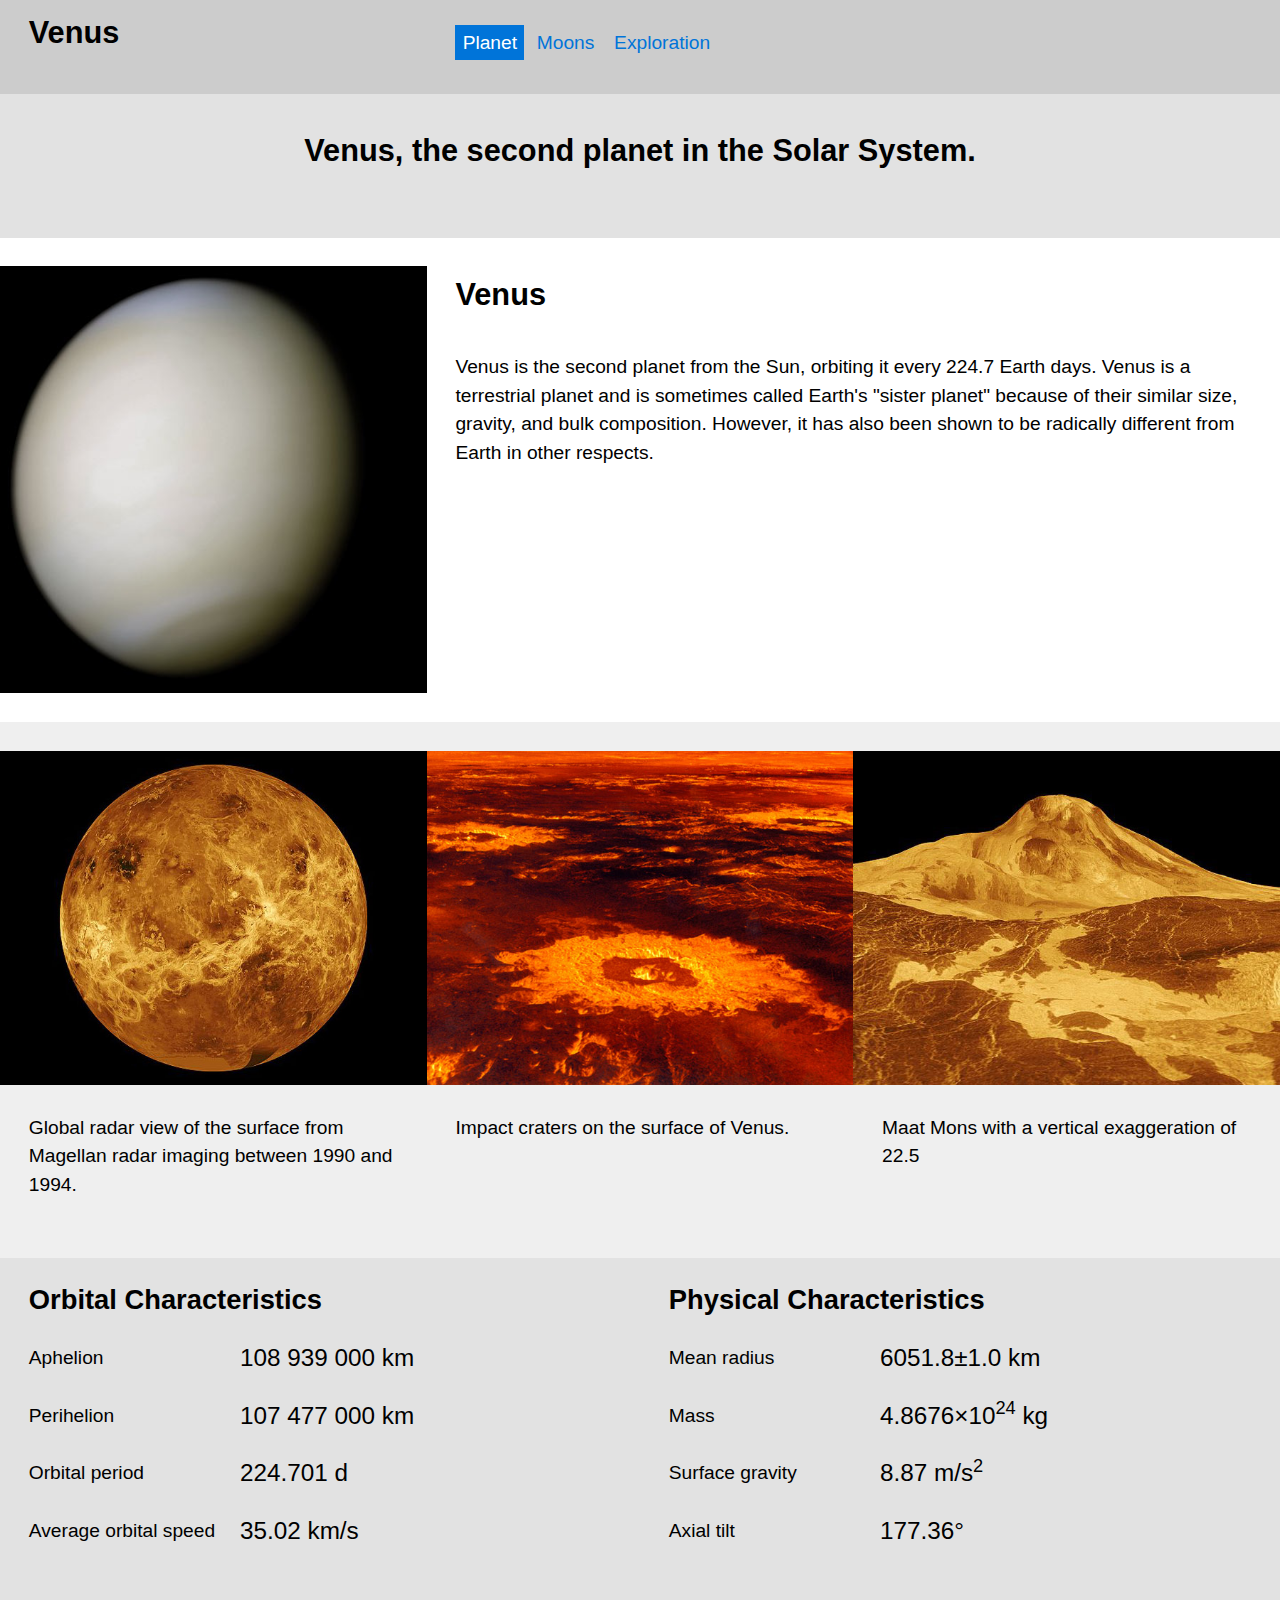
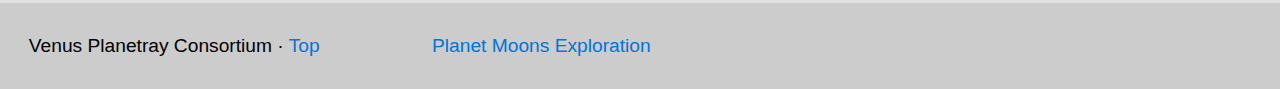
==== index.html @ 09ca5832 "Added images" ====
<!DOCTYPE html>
<html lang="en-ca">
<head>
	<meta charset="utf-8">
	<link href="css/modules.css" rel="stylesheet">
	<link href="css/grid.css" rel="stylesheet">
	<!-- <link href="css/main.css" rel="stylesheet"> -->
	<link href="css/typography.css" rel="stylesheet">
	<link href="css/colour.css" rel="stylesheet">
	<link href="css/main.css" rel="stylesheet">
	<title>Planet Website</title>
	<meta name="handheldfriendly" content="true">
	<meta name="mobileoptimized" content="240">
	<meta name="viewport" content="width=device-width, initial-scale=1">
</head>


<body>

<div class="navbar" id="Top">
	<div class="grid grid-middle">
			<div class="unit xs-1 s-1 m-1-3 l-1-3 gutter">
				<h2 class="text-center">Venus</h2>
			</div>

			<div class="unit xs-1 s-1 m-1-3 l-1-3 gutter">
				<nav>
					<ul>
						<li class="pad-b-1-4 pad-t"><a href="index.html" class="selected-page island-quarter">Planet</a></li>
						<li class="pad-b-1-4"><a href="moon.html" class="island-quarter">Moons </a></li>
						<li class="pad-b-1-4"><a href="exploration.html" class="island-quarter">Exploration </a></li>
					</ul>
				</nav>
			</div>
		</div>
	</div>

<div class="island text-center page-header">
		<div class="unit xs-1 s-1 m-1 l-1">
		<h2 class="">Venus, the second planet in the Solar System.</h2>
	</div>
</div>


	<div class="grid">
		<div class="unit xs-1 s-1 m-1-3 l-1-3">
			<img class="pad-t push img-flex" src="images/venus.jpg" alt="">
		</div>

		<div class="unit xs-1 s-1 m-2-3 l-2-3 gutter">
			<h2 class="pad-t">Venus</h2>
			
			<p>Venus is the second planet from the Sun, orbiting it every 224.7 Earth days. Venus is a terrestrial planet and is sometimes called Earth's "sister planet" because of their similar size, gravity, and bulk composition. However, it has also been shown to be radically different from Earth in other respects.</p>
		</div>
	</div>
		
<div class="grid global-crater-maat pad-t">
			
	<div class="unit xs-1 s-1 m-1-3 l-1-3">
		<figure>
			<img class="img-flex " src="images/venus-1.jpg" alt="">
			<figcaption class="island">Global radar view of the surface from Magellan radar imaging between 1990 and 1994.</figcaption>
			</figure>
	</div>

	<div class="unit xs-1 s-1-2 m-1-3 l-1-3">
		<figure><img class="img-flex " src="images/venus-2.jpg" alt="">
			<figcaption class="island">Impact craters on the surface of Venus.</figcaption>
		</figure>
	</div>

	<div class="unit xs-1 s-1-2 m-1-3 l-1-3">
		<figure><img class="img-flex " src="images/venus-3.jpg" alt="">
			<figcaption class="island">Maat Mons with a vertical exaggeration of 22.5</figcaption>
		</figure>
	</div>
			
</div>

<div class="character unit xs-1 s-1 m-1-2 l-1-2 pad-t gutter b-grey-drk">
	<h3>Orbital Characteristics</h3>

	<dl class="list-group list-group--inline">
		<dt>Aphelion<dd class="giga"> 108 939 000 km</dd>
		<dt>Perihelion<dd class="giga"> 107 477 000 km</dd>
		<dt>Orbital period<dd class="giga"> 224.701 d</dd>
		<dt>Average orbital speed<dd class="giga"> 35.02 km/s</dd>
	</dl>
</div>

<div class="unit xs-1 s-1 m-1-2 l-1-2 pad-t gutter b-grey-drk">
	<h3>Physical Characteristics</h3>

	<dl class="list--group list-group--inline">
		<dt>Mean radius</dt><dd class="giga"> 6051.8±1.0 km</dd>
		<dt>Mass</dt><dd class="giga"> 4.8676×10<sup>24</sup> kg</dd>
		<dt>Surface gravity</dt><dd class="giga"> 8.87 m/s<sup>2</sup></dd>
		<dt>Axial tilt</dt><dd class="giga"> 177.36°</dd>
	</dl>
</div>

<footer class="b-grey-drkst">
	
	<div class="unit grid xs-1 s-1 m-1-2 l-1-3">
		<p class="gutter pad-t">Venus Planetray Consortium · <a class="pad-t" href="#Top">Top</a></p>
	</div>

<div class="unit grid xs-1 s-1 m-1-3 l-1-3">
	<ul class="pad-t list--group list-group--inline">
		<li class=""><a href="index.html">Planet</a></li>
		<li class=""><a href="moon.html">Moons</a></li>
		<li class=""><a href="exploration.html">Exploration </a></li>
	</ul>
</div>

</footer>

</body>
</html>
---- css/modules.css ----
/*!
 * Modulifier || Code released under the UNLICENSE
 * Code under other copyrights & licenses listed below.
 * http://modulifier.web-dev.tools/#responsive;images;list-group;embed;media-object;accessibility;print
 */

@-moz-viewport { width: device-width; scale: 1; }
@-ms-viewport { width: device-width; scale: 1; }
@-o-viewport { width: device-width; scale: 1; }
@-webkit-viewport { width: device-width; scale: 1; }
@viewport { width: device-width; scale: 1; }

html {
  box-sizing: border-box;
  -moz-text-size-adjust: 100%;
  -ms-text-size-adjust: 100%;
  -webkit-text-size-adjust: 100%;
  text-size-adjust: 100%;
}

*, *::before, *::after {
  box-sizing: inherit;
}

body {
  margin: 0;
}

article, aside, details, figcaption, figure,
footer, header, main, menu, nav, section, summary {
  display: block;
}

audio, canvas, progress, video {
  display: inline-block;
  vertical-align: baseline;
}

template {
  display: none;
}

img {
  border: 0;
}

.img-flex {
  display: block;
  width: 100%;
}

svg:not(:root) {
  overflow: hidden;
}

svg {
  fill: currentColor;
  stroke: currentColor;
}

.image-replacement, .ir {
  overflow: hidden;
  direction: ltr;
  text-align: left;
  text-indent: 100%;
  white-space: nowrap;
}

.list-group {
  padding-left: 0;
  list-style-type: none;
}

.list-group > dd {
  margin-left: 0;
}

.list-group--inline::before,
.list-group--inline::after {
  content: "";
  display: table;
}

.list-group--inline::after {
  clear: both;
}

.list-group--inline > li {
  display: inline-block;
}

.list-group--inline > dt {
  clear: left;
  float: left;
  width: 11em;
}

.list-group--inline > dd {
  float: left;
  min-width: 12em;
}

.embed {
  margin-left: 0;
  margin-right: 0;
  overflow: hidden;
  position: relative;
  width: 100%;
}

.embed--1by1 {
  padding-top: 100%; /* Square */
}

.embed--4by3 {
  padding-top: 75%; /* Traditional TV/computer screens */
}

.embed--iso216 {
  padding-top: 70.92%; /* A-standard paper sizes */
}

.embed--3by2 {
  padding-top: 66.6%; /* Classic 35 mm film & most digital photos, landscape */
}

.embed--2by3 {
  padding-top: 150%; /* Classic 35 mm film & most digital photos, portrait */
}

.embed--golden {
  padding-top: 61.8%; /* The Golden Ratio */
}

.embed--16by9 {
  padding-top: 56.25%; /* HD TV */
}

.embed--185by100 {
  padding-top: 54.05%; /* Common widescreen cinema */
}

.embed--24by10 {
  padding-top: 41.667%; /* Widescreen cinema: 2.4:1 */;
}

.embed--3by1 {
  padding-top: 33.3333%; /* Panorama photos */
}

.embed--4by1 {
  padding-top: 25%; /* Polyvision */
}

.embed__item {
  height: 100%;
  left: 0;
  position: absolute;
  top: 0;
  width: 100%;
}

.media {
  overflow: hidden;
}

.media__img {
  float: left;
}

.media__img--reversed {
  float: right;
}

.media__img--stacked {
  float: none;
}

.media__body {
  overflow: hidden;
  min-width: 12em; /* Slightly less than 200px, responsiveness built in */
}

a:hover, a:active {
  outline: none;
}

a:focus, [tabindex="0"]:focus,
input:focus, textarea:focus, button:focus {
  outline: 3px solid #000;
  outline-offset: 3px;
}

.skip-links {
  margin: 0;
  padding: 0;
  list-style-type: none;
}

.skip-links a {
  padding: 0.5em 0.75em;
  position: absolute;
  top: -3em;
  z-index: 10000; /* To make sure they're always on top */
  background-color: #000;
  color: #fff;
  font-size: 1.125rem;
  font-weight: bold;
  text-decoration: none;
}

.skip-links a:focus {
  top: 0;
}

.print-only {
  display: none;
  visibility: hidden;
}

@media print {

  .no-print {
    display: none;
    visibility: hidden;
  }

  .print-only {
    display: block;
    visibility: visible;
  }

  /*!
   * (c) HTML5 Boilerplate || MIT License
   *     https://html5boilerplate.com/
   */

  *, *:before, *:after, *:first-letter, *:first-line {
    background: none transparent !important;
    color: #000 !important;
    box-shadow: none !important;
    text-shadow: none !important;
  }

  a, a:visited {
    text-decoration: underline;
  }

  a[href]:after {
    content: " (" attr(href) ")";
  }

  abbr[title]:after {
    content: " (" attr(title) ")";
  }

  a[href^="#"]:after,
  a[href^="javascript:"]:after {
    content: "";
  }

  pre, blockquote {
    page-break-inside: avoid;
  }

  thead {
    display: table-header-group;
  }

  tr, img {
    page-break-inside: avoid;
  }

  p, h1, h2, h3, h4, h5, h6 {
    orphans: 3;
    widows: 3;
  }

  h1, h2, h3, h4, h5, h6 {
    page-break-after: avoid;
  }

  /*! End HTML5 Boilerplate code */
}
---- css/grid.css ----
/* http://gridifier.web-dev.tools/#xs,4,0,0,0;s,4,25,0,0;m,4,38,1,1;l,4,60,1,1 */

.grid {
  margin: 0;
  padding: 0;
  letter-spacing: -0.31em;
  text-rendering: optimizespeed;
  display: -webkit-flex;
  -webkit-flex-flow: row wrap;
  display: -ms-flexbox;
  -ms-flex-flow: row wrap;
  display: flex;
  flex-flow: row wrap;
}

.grid-bottom {
  -webkit-align-items: flex-end;
  -ms-align-items: flex-end;
  align-items: flex-end;
}

.grid-middle {
  -webkit-align-items: center;
  -ms-align-items: center;
  align-items: center;
}

.grid-stretch {
  -webkit-align-items: stretch;
  -ms-align-items: stretch;
  align-items: stretch;
}

.opera-only :-o-prefocus, .grid {
  word-spacing: -0.43em;
}

.unit {
  letter-spacing: normal;
  text-rendering: auto;
  vertical-align: top;
  word-spacing: normal;
  display: inline-block;
  visibility: visible;
}

.grid-bottom .unit {
  vertical-align: bottom;
}

.grid-middle .unit {
  vertical-align: middle;
}

[class*="unit-push-"],
[class*="unit-pull-"] {
  position: relative;
}

.unit-xs-hidden {
  display: none;
  visibility: hidden;
}

.unit-xs-centered {
  margin: 0 auto;
}

.unit-xs-1, .xs-1 {
  display: block;
  visibility: visible;
  width: 100%;
}

.unit-xs-1-2, .xs-1-2 {
  width: 50.0000%;
}

.unit-xs-1-3, .xs-1-3 {
  width: 33.3333%;
}

.unit-xs-2-3, .xs-2-3 {
  width: 66.6667%;
}

.unit-xs-1-4, .xs-1-4 {
  width: 25.0000%;
}

.unit-xs-3-4, .xs-3-4 {
  width: 75.0000%;
}

.unit-xs-1-2,.xs-1-2,.unit-xs-1-3,.xs-1-3,.unit-xs-2-3,.xs-2-3,.unit-xs-1-4,.xs-1-4,.unit-xs-3-4,.xs-3-4 {
  display: inline-block;
  visibility: visible;
}

@media only screen and (min-width: 25em) {

.unit-s-hidden {
  display: none;
  visibility: hidden;
}

.unit-s-centered {
  margin: 0 auto;
}

.unit-s-1, .s-1 {
  display: block;
  visibility: visible;
  width: 100%;
}

.unit-s-1-2, .s-1-2 {
  width: 50.0000%;
}

.unit-s-1-3, .s-1-3 {
  width: 33.3333%;
}

.unit-s-2-3, .s-2-3 {
  width: 66.6667%;
}

.unit-s-1-4, .s-1-4 {
  width: 25.0000%;
}

.unit-s-3-4, .s-3-4 {
  width: 75.0000%;
}

.unit-s-1-2,.s-1-2,.unit-s-1-3,.s-1-3,.unit-s-2-3,.s-2-3,.unit-s-1-4,.s-1-4,.unit-s-3-4,.s-3-4 {
  display: inline-block;
  visibility: visible;
}

}

@media only screen and (min-width: 38em) {

.unit-m-hidden {
  display: none;
  visibility: hidden;
}

.unit-m-centered {
  margin: 0 auto;
}

.unit-m-1, .m-1 {
  display: block;
  visibility: visible;
  width: 100%;
}

.unit-offset-m-0 {
  margin-left: 0;
}

.unit-push-m-0,
.unit-pull-m-0 {
  left: 0;
}

.unit-m-1-2, .m-1-2 {
  width: 50.0000%;
}

.unit-offset-m-1-2 {
  margin-left: 50.0000%;
}

.unit-push-m-1-2 {
  left: 50.0000%;
}

.unit-pull-m-1-2 {
  left: -50.0000%;
}

.unit-m-1-3, .m-1-3 {
  width: 33.3333%;
}

.unit-offset-m-1-3 {
  margin-left: 33.3333%;
}

.unit-push-m-1-3 {
  left: 33.3333%;
}

.unit-pull-m-1-3 {
  left: -33.3333%;
}

.unit-m-2-3, .m-2-3 {
  width: 66.6667%;
}

.unit-offset-m-2-3 {
  margin-left: 66.6667%;
}

.unit-push-m-2-3 {
  left: 66.6667%;
}

.unit-pull-m-2-3 {
  left: -66.6667%;
}

.unit-m-1-4, .m-1-4 {
  width: 25.0000%;
}

.unit-offset-m-1-4 {
  margin-left: 25.0000%;
}

.unit-push-m-1-4 {
  left: 25.0000%;
}

.unit-pull-m-1-4 {
  left: -25.0000%;
}

.unit-m-3-4, .m-3-4 {
  width: 75.0000%;
}

.unit-offset-m-3-4 {
  margin-left: 75.0000%;
}

.unit-push-m-3-4 {
  left: 75.0000%;
}

.unit-pull-m-3-4 {
  left: -75.0000%;
}

.unit-m-1-2,.m-1-2,.unit-m-1-3,.m-1-3,.unit-m-2-3,.m-2-3,.unit-m-1-4,.m-1-4,.unit-m-3-4,.m-3-4 {
  display: inline-block;
  visibility: visible;
}

}

@media only screen and (min-width: 60em) {

.unit-l-hidden {
  display: none;
  visibility: hidden;
}

.unit-l-centered {
  margin: 0 auto;
}

.unit-l-1, .l-1 {
  display: block;
  visibility: visible;
  width: 100%;
}

.unit-offset-l-0 {
  margin-left: 0;
}

.unit-push-l-0,
.unit-pull-l-0 {
  left: 0;
}

.unit-l-1-2, .l-1-2 {
  width: 50.0000%;
}

.unit-offset-l-1-2 {
  margin-left: 50.0000%;
}

.unit-push-l-1-2 {
  left: 50.0000%;
}

.unit-pull-l-1-2 {
  left: -50.0000%;
}

.unit-l-1-3, .l-1-3 {
  width: 33.3333%;
}

.unit-offset-l-1-3 {
  margin-left: 33.3333%;
}

.unit-push-l-1-3 {
  left: 33.3333%;
}

.unit-pull-l-1-3 {
  left: -33.3333%;
}

.unit-l-2-3, .l-2-3 {
  width: 66.6667%;
}

.unit-offset-l-2-3 {
  margin-left: 66.6667%;
}

.unit-push-l-2-3 {
  left: 66.6667%;
}

.unit-pull-l-2-3 {
  left: -66.6667%;
}

.unit-l-1-4, .l-1-4 {
  width: 25.0000%;
}

.unit-offset-l-1-4 {
  margin-left: 25.0000%;
}

.unit-push-l-1-4 {
  left: 25.0000%;
}

.unit-pull-l-1-4 {
  left: -25.0000%;
}

.unit-l-3-4, .l-3-4 {
  width: 75.0000%;
}

.unit-offset-l-3-4 {
  margin-left: 75.0000%;
}

.unit-push-l-3-4 {
  left: 75.0000%;
}

.unit-pull-l-3-4 {
  left: -75.0000%;
}

.unit-l-1-2,.l-1-2,.unit-l-1-3,.l-1-3,.unit-l-2-3,.l-2-3,.unit-l-1-4,.l-1-4,.unit-l-3-4,.l-3-4 {
  display: inline-block;
  visibility: visible;
}

}

.unit-content-distribute {
  display: -ms-flexbox;
  display: -webkit-flex;
  display: flex;
  -ms-flex-direction: column;
  -webkit-flex-direction: column;
  flex-direction: column;
  -ms-flex-pack: justify;
  -webkit-justify-content: space-between;
  justify-content: space-between;
  -ms-flex-align: center;
  -webkit-align-items: center;
  align-items: center;
}

.content-fill {
  -ms-flex-grow: 2;
  -webkit-flex-grow: 2;
  flex-grow: 2;
  max-width: 100%; /* @bugfix: IE 10, 11 */
}

.content-shrink {
  -ms-align-self: center;
  -webkit-align-self: center;
  align-self: center;
}
---- css/main.css ----
/*---------------- Website Setup -----------------*/

@-moz-viewport { width: device-width; scale: 1; }
@-ms-viewport { width: device-width; scale: 1; }
@-o-viewport { width: device-width; scale: 1; }
@-webkit-viewport { width: device-width; scale: 1; }
@viewport { width: device-width; scale: 1; }

html {
	box-sizing: border-box;
	-moz-text-size-adjust:100%;
	-ms-text-size-adjust:100%;
	-webkit-text-size-adjust:100%;
	text-size-adjust:100%;

	font-family: sans-serif;
}

*, *::before, *::after {
	box-sizing: inherit;
}

body {
	margin: 0;
}

ul{
	padding: 0;
	text-decoration: none;
}

li {
	list-style: none;
}

a {
	list-style: none;
	color: #0074d9;
	text-decoration: none;
}

.selected-page {
	background-color: #0074d9;
	color: #fff;
}

h1 {
	text-align: left;
}

.img-flex {
	width: 100%;
}

.navbar {
	background-color: #cccccc;
}

.global-crater-maat{
	background-color: #efefef;
	padding: none;
}

.character {
	float: left;
}

.character-right {
	float: right;
}

@media only screen and (min-width: 15em) { 

	ul {
		display: inline-block;
	}

	li {
		display: inline-block;
	}

	nav {
		text-align: center;
	}

	.navbar h2 {
		text-align: center;
	}

}


@media only screen and (min-width: 38em) { 

	.navbar h2 {
		text-align: left;
	}

	nav {
		text-align: left;
		display: inline;
	}

	.if {
		float: right;
	}

	.if-then {
		float: left;
	}


}
---- css/typography.css ----
/*
  Typografier || Code released under the UNLICENSE
  http://typografier.web-dev.tools/#0,100,1.3,1.067;38,110,1.4,1.125;60,120,1.5,1.125;90,130,1.5,1.125
*/

html {
  font-size: 100%;
  line-height: 1.3;
}

a {
  background-color: transparent;
}

sub, sup {
  font-size: 75%;
  line-height: 1px;
  position: relative;
  vertical-align: baseline;
}

sup {
  top: -0.5em;
}

sub {
  bottom: -0.25em;
}

pre, code, kbd, samp {
  font-size: 100%;
}

abbr[title] {
  border-bottom: 1px dotted;
  text-decoration: none;
}

b, strong {
  font-weight: bold;
}

dfn, caption {
  font-style: italic;
}

hr {
  border: 0;
  border-top: 1px solid;
  height: 0;
}

table {
  border-collapse: collapse;
  border-spacing: 0;
  width: 100%;
}

th, td {
  border-bottom: 1px solid;
  text-align: left;
}

thead th {
  vertical-align: bottom;
}

.text-left {
  text-align: left;
}

.text-right {
  text-align: right;
}

.text-center {
  text-align: center;
}

.normal {
  font-weight: normal;
}

.bold {
  font-weight: bold;
}

.italic {
  font-style: italic;
}

.page-header,.footer {
  background-color: #e2e2e2;
}

h1, h2, h3, h4, h5, h6,
p, ul, ol, dl, dd, figure,
blockquote, details, hr,
fieldset, pre, table {
  margin: 0 0 1.3rem;
}

.yotta {
  font-size: 1.5745rem;
  line-height: 1.6513;
}

.zetta {
  font-size: 1.4757rem;
  line-height: 1.7619;
}

h1, .exa {
  font-size: 1.3830rem;
  line-height: 1.8800;
}

h2, .peta {
  font-size: 1.2962rem;
  line-height: 1.0030;
}

h3, .tera {
  font-size: 1.2148rem;
  line-height: 1.0702;
}

h4, .giga {
  font-size: 1.1385rem;
  line-height: 1.1419;
}

h5, .mega {
  font-size: 1.0670rem;
  line-height: 1.2184;
}

h6, .kilo, input, textarea {
  font-size: 1.0000rem;
  line-height: 1.3000;
}

small, .milli {
  font-size: 0.9372rem;
  line-height: 1.3871;
}

.micro {
  font-size: 0.8784rem;
  line-height: 1.4800;
}

.push {
  margin-bottom: 1.3rem;
}

.push-none, .push-0 {
  margin-bottom: 0;
}

.push-double, .push-2 {
  margin-bottom: 2.6000rem;
}

.push-half, .push-1-2 {
  margin-bottom: 0.6500rem;
}

.push-quarter, .push-1-4 {
  margin-bottom: 0.3250rem;
}

.push-right-quarter, .push-r-1-4 {
  margin-right: 0.3250rem;
}

.push-right-half, .push-r-1-2 {
  margin-right: 0.6500rem;
}

.push-right, .push-r {
  margin-right: 1.3rem;
}

.pad-top, .pad-t {
  padding-top: 1.3rem;
}

.pad-bottom, .pad-b {
  padding-bottom: 1.3rem;
}

.pad-top-double, .pad-t-2 {
  padding-top: 2.6000rem;
}

.pad-bottom-double, .pad-b-2 {
  padding-bottom: 2.6000rem;
}

.pad-top-half, .pad-t-1-2 {
  padding-top: 0.6500rem;
}

.pad-bottom-half, .pad-b-1-2 {
  padding-bottom: 0.6500rem;
}

.pad-top-quarter, .pad-t-1-4 {
  padding-top: 0.3250rem;
}

.pad-bottom-quarter, .pad-b-1-4 {
  padding-bottom: 0.3250rem;
}

.island {
  padding: 1.3rem;
}

.island-double, .island-2 {
  padding: 2.6000rem;
}

.island-half, .island-1-2 {
  padding: 0.6500rem;
}

.island-quarter, .island-1-4,
td, th, fieldset {
  padding: 0.3250rem;
}

.gutter {
  padding-left: 1.3rem;
  padding-right: 1.3rem;
}

.gutter-double, .gutter-2 {
  padding-left: 2.6000rem;
  padding-right: 2.6000rem;
}

.gutter-half, .gutter-1-2 {
  padding-left: 0.6500rem;
  padding-right: 0.6500rem;
}

.gutter-quarter, .gutter-1-4 {
  padding-left: 0.3250rem;
  padding-right: 0.3250rem;
}

@media only screen and (min-width: 38em) {

html {
  font-size: 110%;
  line-height: 1.4;
}

h1, h2, h3, h4, h5, h6,
p, ul, ol, dl, dd, figure,
blockquote, details, hr,
fieldset, pre, table {
  margin: 0 0 1.4rem;
}

.yotta {
  font-size: 2.2807rem;
  line-height: 1.2277;
}

.zetta {
  font-size: 2.0273rem;
  line-height: 1.3812;
}

h1, .exa {
  font-size: 1.8020rem;
  line-height: 1.5538;
}

h2, .peta {
  font-size: 1.6018rem;
  line-height: 1.7480;
}

h3, .tera {
  font-size: 1.4238rem;
  line-height: 1.9665;
}

h4, .giga {
  font-size: 1.2656rem;
  line-height: 1.1062;
}

h5, .mega {
  font-size: 1.1250rem;
  line-height: 1.2444;
}

h6, .kilo, input, textarea {
  font-size: 1.0000rem;
  line-height: 1.4000;
}

small, .milli {
  font-size: 0.8889rem;
  line-height: 1.5750;
}

.micro {
  font-size: 0.7901rem;
  line-height: 1.7719;
}

.push {
  margin-bottom: 1.4rem;
}

.push-none, .push-0 {
  margin-bottom: 0;
}

.push-double, .push-2 {
  margin-bottom: 2.8000rem;
}

.push-half, .push-1-2 {
  margin-bottom: 0.7000rem;
}

.push-quarter, .push-1-4 {
  margin-bottom: 0.3500rem;
}

.push-right-quarter, .push-r-1-4 {
  margin-right: 0.3500rem;
}

.push-right-half, .push-r-1-2 {
  margin-right: 0.7000rem;
}

.push-right, .push-r {
  margin-right: 1.4rem;
}

.pad-top, .pad-t {
  padding-top: 1.4rem;
}

.pad-bottom, .pad-b {
  padding-bottom: 1.4rem;
}

.pad-top-double, .pad-t-2 {
  padding-top: 2.8000rem;
}

.pad-bottom-double, .pad-b-2 {
  padding-bottom: 2.8000rem;
}

.pad-top-half, .pad-t-1-2 {
  padding-top: 0.7000rem;
}

.pad-bottom-half, .pad-b-1-2 {
  padding-bottom: 0.7000rem;
}

.pad-top-quarter, .pad-t-1-4 {
  padding-top: 0.3500rem;
}

.pad-bottom-quarter, .pad-b-1-4 {
  padding-bottom: 0.3500rem;
}

.island {
  padding: 1.4rem;
}

.island-double, .island-2 {
  padding: 2.8000rem;
}

.island-half, .island-1-2 {
  padding: 0.7000rem;
}

.island-quarter, .island-1-4,
td, th, fieldset {
  padding: 0.3500rem;
}

.gutter {
  padding-left: 1.4rem;
  padding-right: 1.4rem;
}

.gutter-double, .gutter-2 {
  padding-left: 2.8000rem;
  padding-right: 2.8000rem;
}

.gutter-half, .gutter-1-2 {
  padding-left: 0.7000rem;
  padding-right: 0.7000rem;
}

.gutter-quarter, .gutter-1-4 {
  padding-left: 0.3500rem;
  padding-right: 0.3500rem;
}

}

@media only screen and (min-width: 60em) {

html {
  font-size: 120%;
  line-height: 1.5;
}

h1, h2, h3, h4, h5, h6,
p, ul, ol, dl, dd, figure,
blockquote, details, hr,
fieldset, pre, table {
  margin: 0 0 1.5rem;
}

.yotta {
  font-size: 2.2807rem;
  line-height: 1.3154;
}

.zetta {
  font-size: 2.0273rem;
  line-height: 1.4798;
}

h1, .exa {
  font-size: 1.8020rem;
  line-height: 1.6648;
}

h2, .peta {
  font-size: 1.6018rem;
  line-height: 1.8729;
}

h3, .tera {
  font-size: 1.4238rem;
  line-height: 1.0535;
}

h4, .giga {
  font-size: 1.2656rem;
  line-height: 1.1852;
}

h5, .mega {
  font-size: 1.1250rem;
  line-height: 1.3333;
}

h6, .kilo, input, textarea {
  font-size: 1.0000rem;
  line-height: 1.5000;
}

small, .milli {
  font-size: 0.8889rem;
  line-height: 1.6875;
}

.micro {
  font-size: 0.7901rem;
  line-height: 1.8984;
}

.push {
  margin-bottom: 1.5rem;
}

.push-none, .push-0 {
  margin-bottom: 0;
}

.push-double, .push-2 {
  margin-bottom: 3.0000rem;
}

.push-half, .push-1-2 {
  margin-bottom: 0.7500rem;
}

.push-quarter, .push-1-4 {
  margin-bottom: 0.3750rem;
}

.push-right-quarter, .push-r-1-4 {
  margin-right: 0.3750rem;
}

.push-right-half, .push-r-1-2 {
  margin-right: 0.7500rem;
}

.push-right, .push-r {
  margin-right: 1.5rem;
}

.pad-top, .pad-t {
  padding-top: 1.5rem;
}

.pad-bottom, .pad-b {
  padding-bottom: 1.5rem;
}

.pad-top-double, .pad-t-2 {
  padding-top: 3.0000rem;
}

.pad-bottom-double, .pad-b-2 {
  padding-bottom: 3.0000rem;
}

.pad-top-half, .pad-t-1-2 {
  padding-top: 0.7500rem;
}

.pad-bottom-half, .pad-b-1-2 {
  padding-bottom: 0.7500rem;
}

.pad-top-quarter, .pad-t-1-4 {
  padding-top: 0.3750rem;
}

.pad-bottom-quarter, .pad-b-1-4 {
  padding-bottom: 0.3750rem;
}

.island {
  padding: 1.5rem;
}

.island-double, .island-2 {
  padding: 3.0000rem;
}

.island-half, .island-1-2 {
  padding: 0.7500rem;
}

.island-quarter, .island-1-4,
td, th, fieldset {
  padding: 0.3750rem;
}

.gutter {
  padding-left: 1.5rem;
  padding-right: 1.5rem;
}

.gutter-double, .gutter-2 {
  padding-left: 3.0000rem;
  padding-right: 3.0000rem;
}

.gutter-half, .gutter-1-2 {
  padding-left: 0.7500rem;
  padding-right: 0.7500rem;
}

.gutter-quarter, .gutter-1-4 {
  padding-left: 0.3750rem;
  padding-right: 0.3750rem;
}

}

@media only screen and (min-width: 90em) {

html {
  font-size: 130%;
  line-height: 1.5;
}

h1, h2, h3, h4, h5, h6,
p, ul, ol, dl, dd, figure,
blockquote, details, hr,
fieldset, pre, table {
  margin: 0 0 1.5rem;
}

.yotta {
  font-size: 2.2807rem;
  line-height: 1.3154;
}

.zetta {
  font-size: 2.0273rem;
  line-height: 1.4798;
}

h1, .exa {
  font-size: 1.8020rem;
  line-height: 1.6648;
}

h2, .peta {
  font-size: 1.6018rem;
  line-height: 1.8729;
}

h3, .tera {
  font-size: 1.4238rem;
  line-height: 1.0535;
}

h4, .giga {
  font-size: 1.2656rem;
  line-height: 1.1852;
}

h5, .mega {
  font-size: 1.1250rem;
  line-height: 1.3333;
}

h6, .kilo, input, textarea {
  font-size: 1.0000rem;
  line-height: 1.5000;
}

small, .milli {
  font-size: 0.8889rem;
  line-height: 1.6875;
}

.micro {
  font-size: 0.7901rem;
  line-height: 1.8984;
}

.push {
  margin-bottom: 1.5rem;
}

.push-none, .push-0 {
  margin-bottom: 0;
}

.push-double, .push-2 {
  margin-bottom: 3.0000rem;
}

.push-half, .push-1-2 {
  margin-bottom: 0.7500rem;
}

.push-quarter, .push-1-4 {
  margin-bottom: 0.3750rem;
}

.push-right-quarter, .push-r-1-4 {
  margin-right: 0.3750rem;
}

.push-right-half, .push-r-1-2 {
  margin-right: 0.7500rem;
}

.push-right, .push-r {
  margin-right: 1.5rem;
}

.pad-top, .pad-t {
  padding-top: 1.5rem;
}

.pad-bottom, .pad-b {
  padding-bottom: 1.5rem;
}

.pad-top-double, .pad-t-2 {
  padding-top: 3.0000rem;
}

.pad-bottom-double, .pad-b-2 {
  padding-bottom: 3.0000rem;
}

.pad-top-half, .pad-t-1-2 {
  padding-top: 0.7500rem;
}

.pad-bottom-half, .pad-b-1-2 {
  padding-bottom: 0.7500rem;
}

.pad-top-quarter, .pad-t-1-4 {
  padding-top: 0.3750rem;
}

.pad-bottom-quarter, .pad-b-1-4 {
  padding-bottom: 0.3750rem;
}

.island {
  padding: 1.5rem;
}

.island-double, .island-2 {
  padding: 3.0000rem;
}

.island-half, .island-1-2 {
  padding: 0.7500rem;
}

.island-quarter, .island-1-4,
td, th, fieldset {
  padding: 0.3750rem;
}

.gutter {
  padding-left: 1.5rem;
  padding-right: 1.5rem;
}

.gutter-double, .gutter-2 {
  padding-left: 3.0000rem;
  padding-right: 3.0000rem;
}

.gutter-half, .gutter-1-2 {
  padding-left: 0.7500rem;
  padding-right: 0.7500rem;
}

.gutter-quarter, .gutter-1-4 {
  padding-left: 0.3750rem;
  padding-right: 0.3750rem;
}

}
---- css/colour.css ----
.b-grey {
	background-color: grey;
}

.b-grey-drk {
	background-color: #e2e2e2;
}

.b-grey-drkst {
	background-color: #ccc;
}

.b-grey-lt {
	background-color: #efefef;
}
---- css/main.css ----
/*---------------- Website Setup -----------------*/

@-moz-viewport { width: device-width; scale: 1; }
@-ms-viewport { width: device-width; scale: 1; }
@-o-viewport { width: device-width; scale: 1; }
@-webkit-viewport { width: device-width; scale: 1; }
@viewport { width: device-width; scale: 1; }

html {
	box-sizing: border-box;
	-moz-text-size-adjust:100%;
	-ms-text-size-adjust:100%;
	-webkit-text-size-adjust:100%;
	text-size-adjust:100%;

	font-family: sans-serif;
}

*, *::before, *::after {
	box-sizing: inherit;
}

body {
	margin: 0;
}

ul{
	padding: 0;
	text-decoration: none;
}

li {
	list-style: none;
}

a {
	list-style: none;
	color: #0074d9;
	text-decoration: none;
}

.selected-page {
	background-color: #0074d9;
	color: #fff;
}

h1 {
	text-align: left;
}

.img-flex {
	width: 100%;
}

.navbar {
	background-color: #cccccc;
}

.global-crater-maat{
	background-color: #efefef;
	padding: none;
}

.character {
	float: left;
}

.character-right {
	float: right;
}

@media only screen and (min-width: 15em) { 

	ul {
		display: inline-block;
	}

	li {
		display: inline-block;
	}

	nav {
		text-align: center;
	}

	.navbar h2 {
		text-align: center;
	}

}


@media only screen and (min-width: 38em) { 

	.navbar h2 {
		text-align: left;
	}

	nav {
		text-align: left;
		display: inline;
	}

	.if {
		float: right;
	}

	.if-then {
		float: left;
	}


}
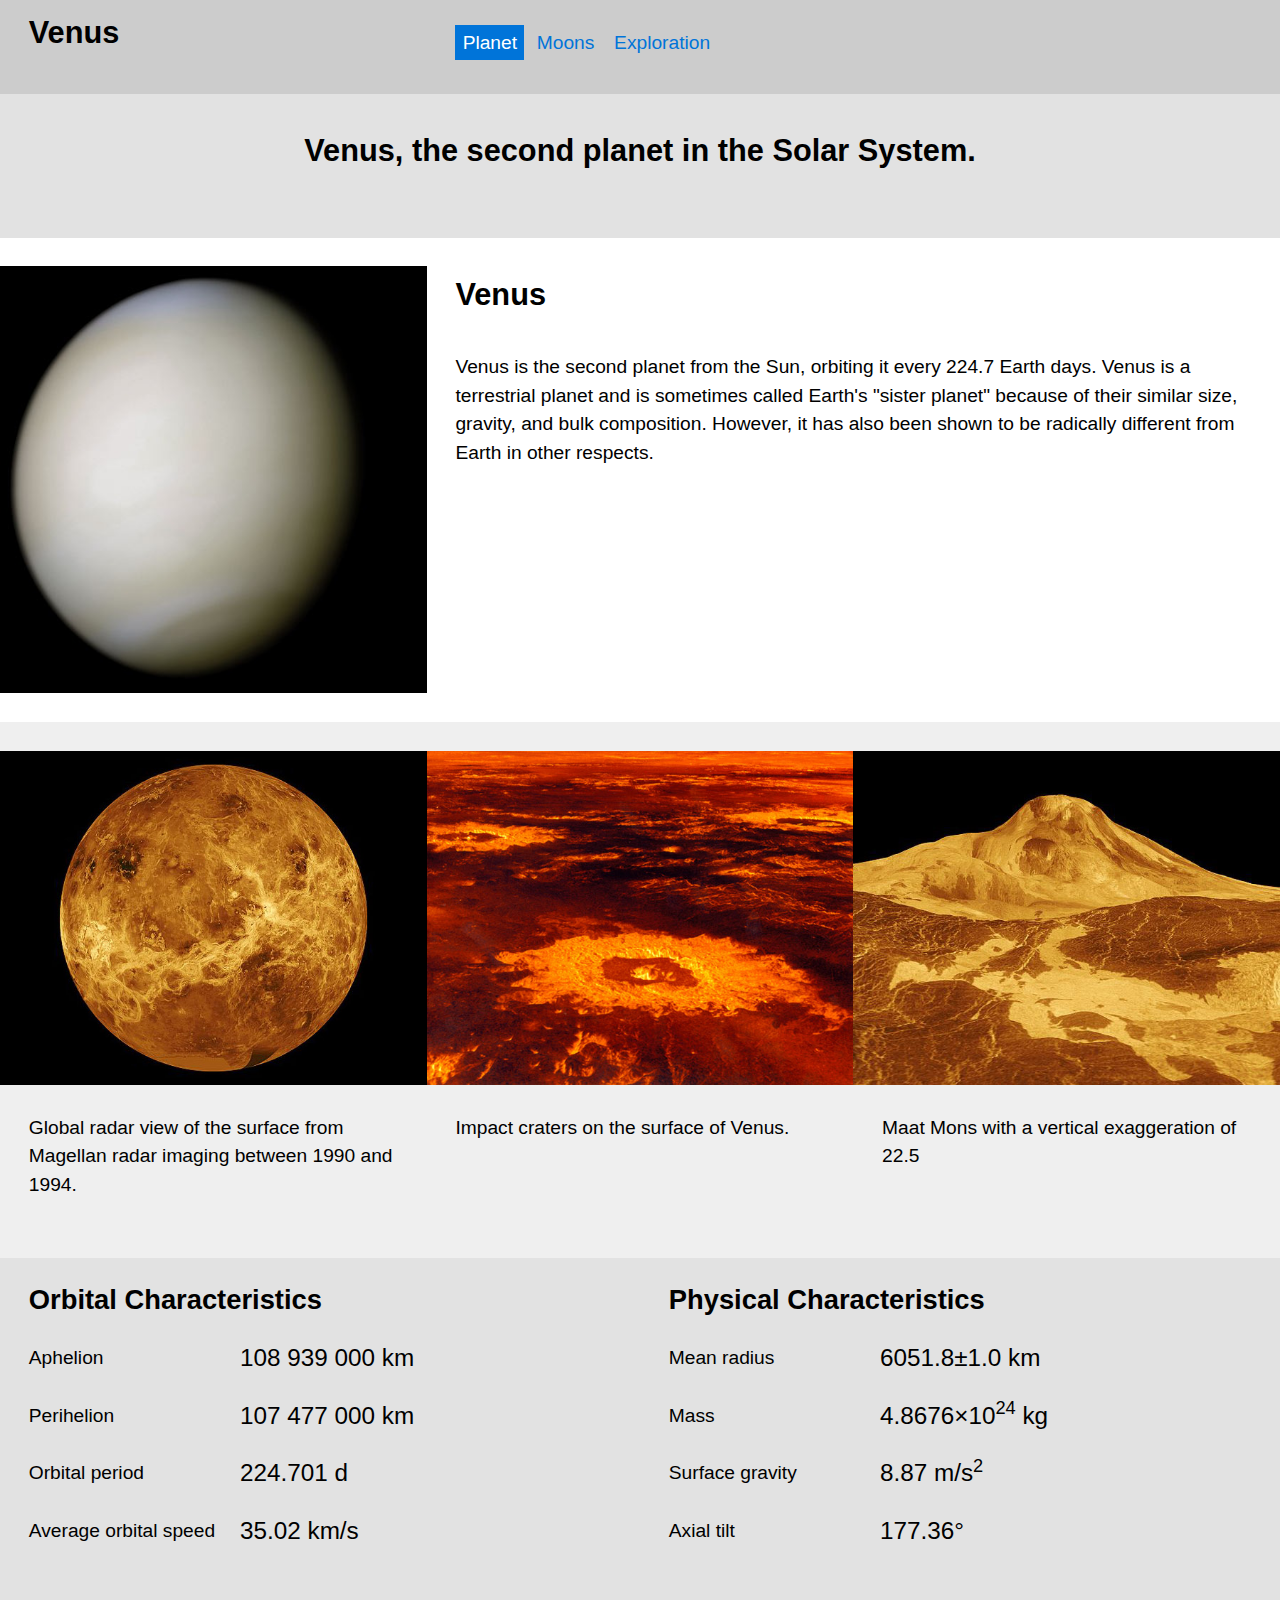
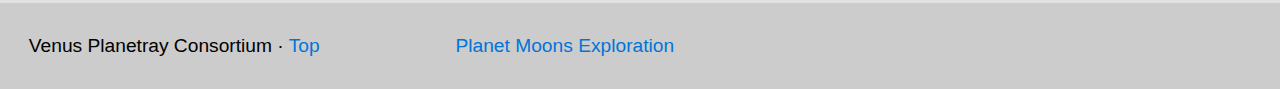
==== commit 305d135f: "Footer" ====
--- a/index.html
+++ b/index.html
@@ -13,9 +13,8 @@
 	<meta name="mobileoptimized" content="240">
 	<meta name="viewport" content="width=device-width, initial-scale=1">
 </head>
+<body>
 
-
-<body>
 
 <div class="navbar" id="Top">
 	<div class="grid grid-middle">
@@ -41,18 +40,18 @@
 	</div>
 </div>
 
+<main class="grid">
 
-	<div class="grid">
-		<div class="unit xs-1 s-1 m-1-3 l-1-3">
-			<img class="pad-t push img-flex" src="images/venus.jpg" alt="">
-		</div>
+<div class="unit xs-1 s-1 m-1-3 l-1-3">
+	<img class="pad-t push img-flex" src="images/venus.jpg" alt="">
+</div>
 
-		<div class="unit xs-1 s-1 m-2-3 l-2-3 gutter">
-			<h2 class="pad-t">Venus</h2>
+<div class="unit xs-1 s-1 m-2-3 l-2-3 gutter">
+	<h2 class="pad-t">Venus</h2>
 			
-			<p>Venus is the second planet from the Sun, orbiting it every 224.7 Earth days. Venus is a terrestrial planet and is sometimes called Earth's "sister planet" because of their similar size, gravity, and bulk composition. However, it has also been shown to be radically different from Earth in other respects.</p>
-		</div>
+	<p>Venus is the second planet from the Sun, orbiting it every 224.7 Earth days. Venus is a terrestrial planet and is sometimes called Earth's "sister planet" because of their similar size, gravity, and bulk composition. However, it has also been shown to be radically different from Earth in other respects.</p>
 	</div>
+</div>
 		
 <div class="grid global-crater-maat pad-t">
 			
@@ -74,17 +73,16 @@
 			<figcaption class="island">Maat Mons with a vertical exaggeration of 22.5</figcaption>
 		</figure>
 	</div>
-			
 </div>
 
 <div class="character unit xs-1 s-1 m-1-2 l-1-2 pad-t gutter b-grey-drk">
 	<h3>Orbital Characteristics</h3>
 
 	<dl class="list-group list-group--inline">
-		<dt>Aphelion<dd class="giga"> 108 939 000 km</dd>
-		<dt>Perihelion<dd class="giga"> 107 477 000 km</dd>
-		<dt>Orbital period<dd class="giga"> 224.701 d</dd>
-		<dt>Average orbital speed<dd class="giga"> 35.02 km/s</dd>
+		<dt>Aphelion</dt><dd class="giga"> 108 939 000 km</dd>
+		<dt>Perihelion</dt><dd class="giga"> 107 477 000 km</dd>
+		<dt>Orbital period</dt><dd class="giga"> 224.701 d</dd>
+		<dt>Average orbital speed</dt><dd class="giga"> 35.02 km/s</dd>
 	</dl>
 </div>
 
@@ -99,17 +97,20 @@
 	</dl>
 </div>
 
-<footer class="b-grey-drkst">
+</main>
+
+
+<footer class="grid b-grey-drkst pad-t">
 	
-	<div class="unit grid xs-1 s-1 m-1-2 l-1-3">
-		<p class="gutter pad-t">Venus Planetray Consortium · <a class="pad-t" href="#Top">Top</a></p>
+	<div class="unit xs-1 s-1 m-1-2 l-1-3">
+		<p class="gutter">Venus Planetray Consortium · <a class="pad-t" href="#Top">Top</a></p>
 	</div>
 
-<div class="unit grid xs-1 s-1 m-1-3 l-1-3">
-	<ul class="pad-t list--group list-group--inline">
+<div class="unit xs-1 s-1 m-1-2 l-1-3 gutter">
+	<ul class="list--group list-group--inline">
 		<li class=""><a href="index.html">Planet</a></li>
 		<li class=""><a href="moon.html">Moons</a></li>
-		<li class=""><a href="exploration.html">Exploration </a></li>
+		<li class=""><a href="exploration.html">Exploration</a></li>
 	</ul>
 </div>
 
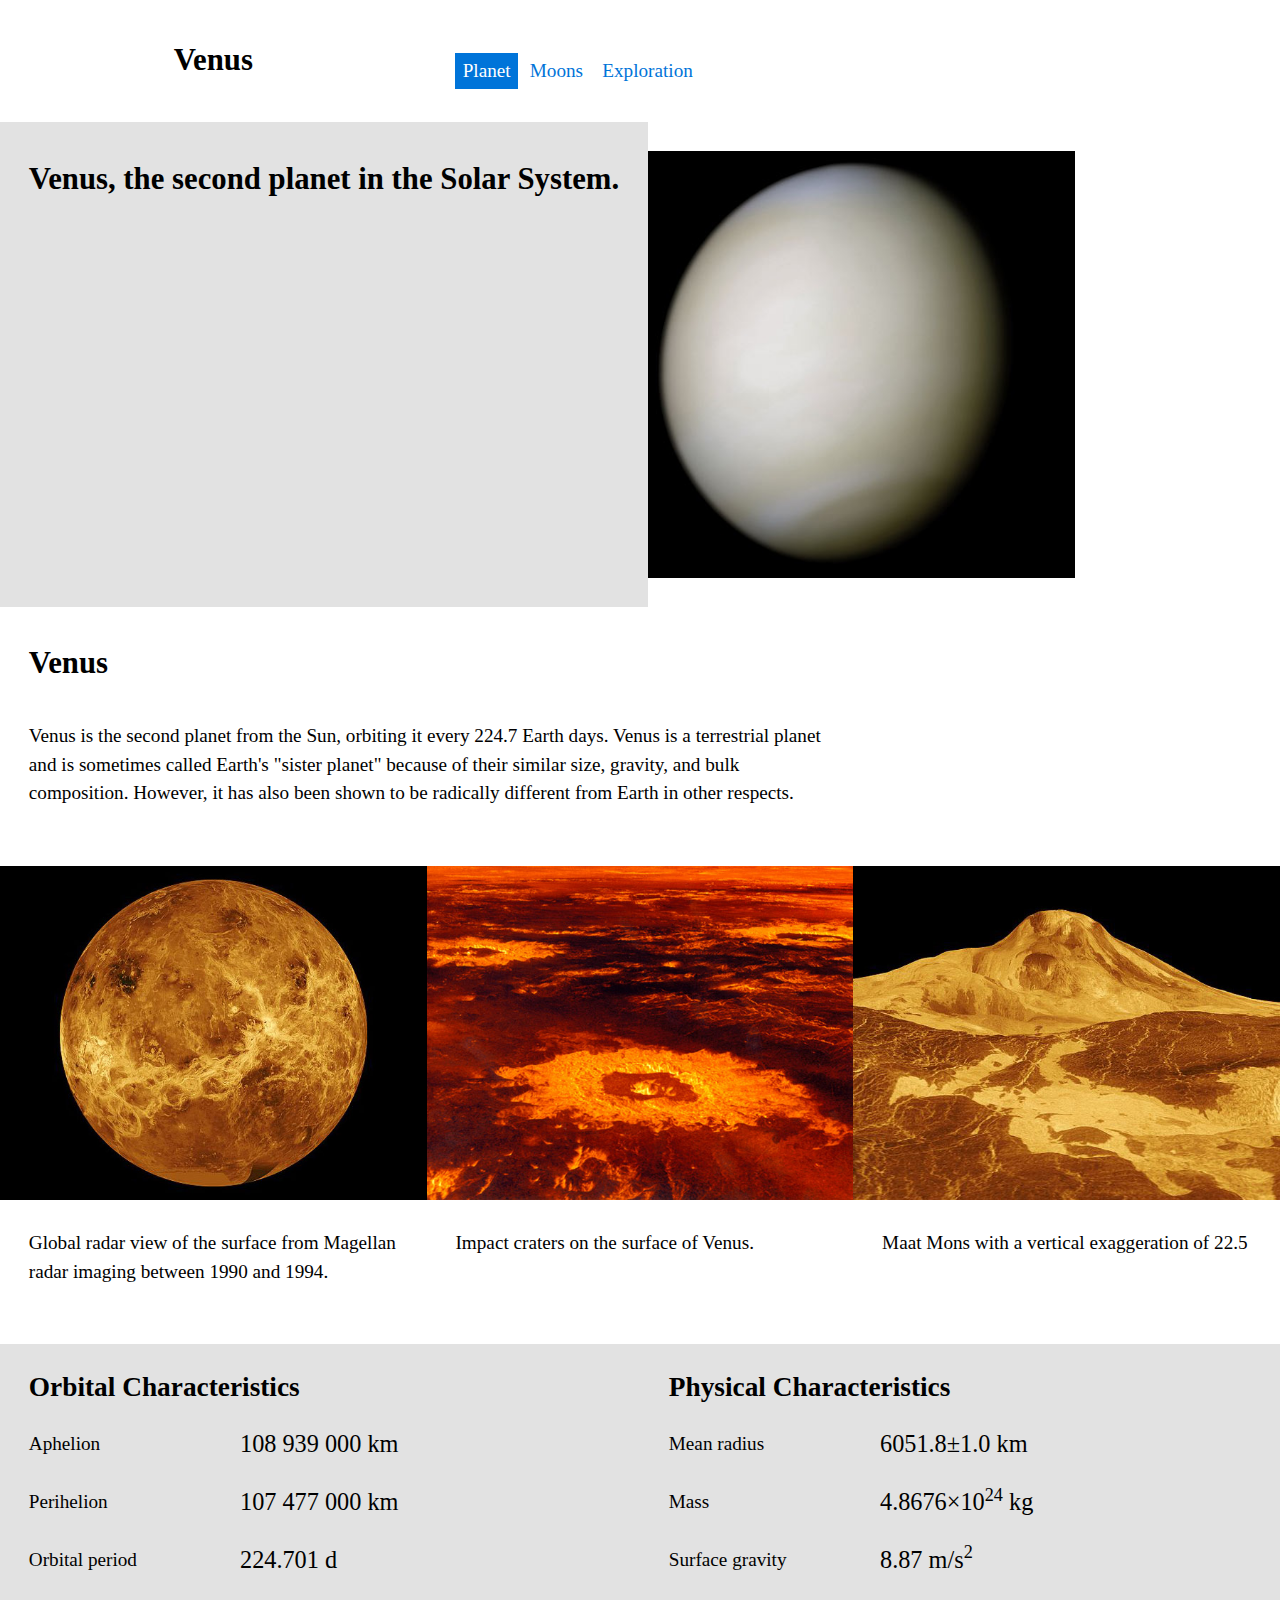
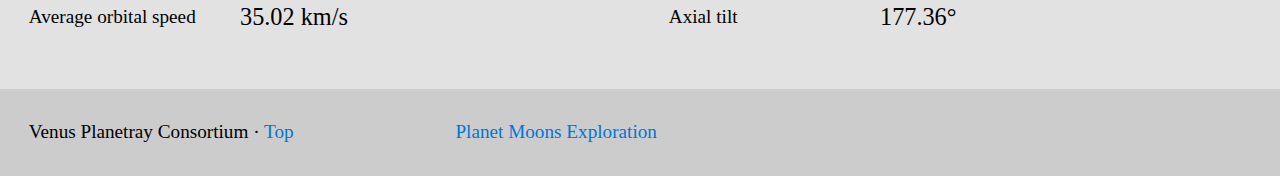
==== commit 3cf06a22: "Cleaning main.css" ====
--- a/index.html
+++ b/index.html
@@ -16,31 +16,33 @@
 <body>
 
 
+<header>
+
 <div class="navbar" id="Top">
-	<div class="grid grid-middle">
-			<div class="unit xs-1 s-1 m-1-3 l-1-3 gutter">
-				<h2 class="text-center">Venus</h2>
-			</div>
+	<div class="grid grid-middle pad-t">
+		<div class="unit xs-1 s-1 m-1-3 l-1-3 gutter">
+			<h2 class="text-center">Venus</h2>
+		</div>
 
-			<div class="unit xs-1 s-1 m-1-3 l-1-3 gutter">
-				<nav>
-					<ul>
-						<li class="pad-b-1-4 pad-t"><a href="index.html" class="selected-page island-quarter">Planet</a></li>
-						<li class="pad-b-1-4"><a href="moon.html" class="island-quarter">Moons </a></li>
-						<li class="pad-b-1-4"><a href="exploration.html" class="island-quarter">Exploration </a></li>
-					</ul>
-				</nav>
-			</div>
+		<div class="unit xs-1 s-1 m-2-3 l-2-3 gutter">
+			<nav>
+				<ul>
+					<li class="pad-b-1-4 pad-t"><a href="index.html" class="selected-page island-quarter">Planet</a></li>
+					<li class="pad-b-1-4"><a href="moon.html" class="island-quarter">Moons </a></li>
+					<li class="pad-b-1-4"><a href="exploration.html" class="island-quarter">Exploration </a></li>
+				</ul>
+			</nav>
 		</div>
 	</div>
+</div>
+</header>
 
-<div class="island text-center page-header">
+<main class="grid">
+<div class="grid island text-center page-header">
 		<div class="unit xs-1 s-1 m-1 l-1">
 		<h2 class="">Venus, the second planet in the Solar System.</h2>
 	</div>
 </div>
-
-<main class="grid">
 
 <div class="unit xs-1 s-1 m-1-3 l-1-3">
 	<img class="pad-t push img-flex" src="images/venus.jpg" alt="">
@@ -53,7 +55,7 @@
 	</div>
 </div>
 		
-<div class="grid global-crater-maat pad-t">
+<div class=".b-grey-drkst pad-t">
 			
 	<div class="unit xs-1 s-1 m-1-3 l-1-3">
 		<figure>
@@ -96,15 +98,13 @@
 		<dt>Axial tilt</dt><dd class="giga"> 177.36°</dd>
 	</dl>
 </div>
-
 </main>
 
 
 <footer class="grid b-grey-drkst pad-t">
-	
-	<div class="unit xs-1 s-1 m-1-2 l-1-3">
-		<p class="gutter">Venus Planetray Consortium · <a class="pad-t" href="#Top">Top</a></p>
-	</div>
+<div class="unit xs-1 s-1 m-1-2 l-1-3">
+	<p class="gutter">Venus Planetray Consortium · <a class="pad-t" href="#Top">Top</a></p>
+</div>
 
 <div class="unit xs-1 s-1 m-1-2 l-1-3 gutter">
 	<ul class="list--group list-group--inline">
@@ -113,7 +113,6 @@
 		<li class=""><a href="exploration.html">Exploration</a></li>
 	</ul>
 </div>
-
 </footer>
 
 </body>
--- a/css/main.css
+++ b/css/main.css
@@ -1,29 +1,3 @@
-/*---------------- Website Setup -----------------*/
-
-@-moz-viewport { width: device-width; scale: 1; }
-@-ms-viewport { width: device-width; scale: 1; }
-@-o-viewport { width: device-width; scale: 1; }
-@-webkit-viewport { width: device-width; scale: 1; }
-@viewport { width: device-width; scale: 1; }
-
-html {
-	box-sizing: border-box;
-	-moz-text-size-adjust:100%;
-	-ms-text-size-adjust:100%;
-	-webkit-text-size-adjust:100%;
-	text-size-adjust:100%;
-
-	font-family: sans-serif;
-}
-
-*, *::before, *::after {
-	box-sizing: inherit;
-}
-
-body {
-	margin: 0;
-}
-
 ul{
 	padding: 0;
 	text-decoration: none;
@@ -44,29 +18,13 @@
 	color: #fff;
 }
 
-h1 {
-	text-align: left;
-}
-
 .img-flex {
 	width: 100%;
-}
-
-.navbar {
-	background-color: #cccccc;
 }
 
 .global-crater-maat{
 	background-color: #efefef;
 	padding: none;
-}
-
-.character {
-	float: left;
-}
-
-.character-right {
-	float: right;
 }
 
 @media only screen and (min-width: 15em) { 
@@ -83,31 +41,16 @@
 		text-align: center;
 	}
 
-	.navbar h2 {
-		text-align: center;
-	}
 
 }
 
 
 @media only screen and (min-width: 38em) { 
 
-	.navbar h2 {
-		text-align: left;
-	}
 
 	nav {
 		text-align: left;
 		display: inline;
 	}
 
-	.if {
-		float: right;
-	}
-
-	.if-then {
-		float: left;
-	}
-
-
 }--- a/css/main.css
+++ b/css/main.css
@@ -1,29 +1,3 @@
-/*---------------- Website Setup -----------------*/
-
-@-moz-viewport { width: device-width; scale: 1; }
-@-ms-viewport { width: device-width; scale: 1; }
-@-o-viewport { width: device-width; scale: 1; }
-@-webkit-viewport { width: device-width; scale: 1; }
-@viewport { width: device-width; scale: 1; }
-
-html {
-	box-sizing: border-box;
-	-moz-text-size-adjust:100%;
-	-ms-text-size-adjust:100%;
-	-webkit-text-size-adjust:100%;
-	text-size-adjust:100%;
-
-	font-family: sans-serif;
-}
-
-*, *::before, *::after {
-	box-sizing: inherit;
-}
-
-body {
-	margin: 0;
-}
-
 ul{
 	padding: 0;
 	text-decoration: none;
@@ -44,29 +18,13 @@
 	color: #fff;
 }
 
-h1 {
-	text-align: left;
-}
-
 .img-flex {
 	width: 100%;
-}
-
-.navbar {
-	background-color: #cccccc;
 }
 
 .global-crater-maat{
 	background-color: #efefef;
 	padding: none;
-}
-
-.character {
-	float: left;
-}
-
-.character-right {
-	float: right;
 }
 
 @media only screen and (min-width: 15em) { 
@@ -83,31 +41,16 @@
 		text-align: center;
 	}
 
-	.navbar h2 {
-		text-align: center;
-	}
 
 }
 
 
 @media only screen and (min-width: 38em) { 
 
-	.navbar h2 {
-		text-align: left;
-	}
 
 	nav {
 		text-align: left;
 		display: inline;
 	}
 
-	.if {
-		float: right;
-	}
-
-	.if-then {
-		float: left;
-	}
-
-
 }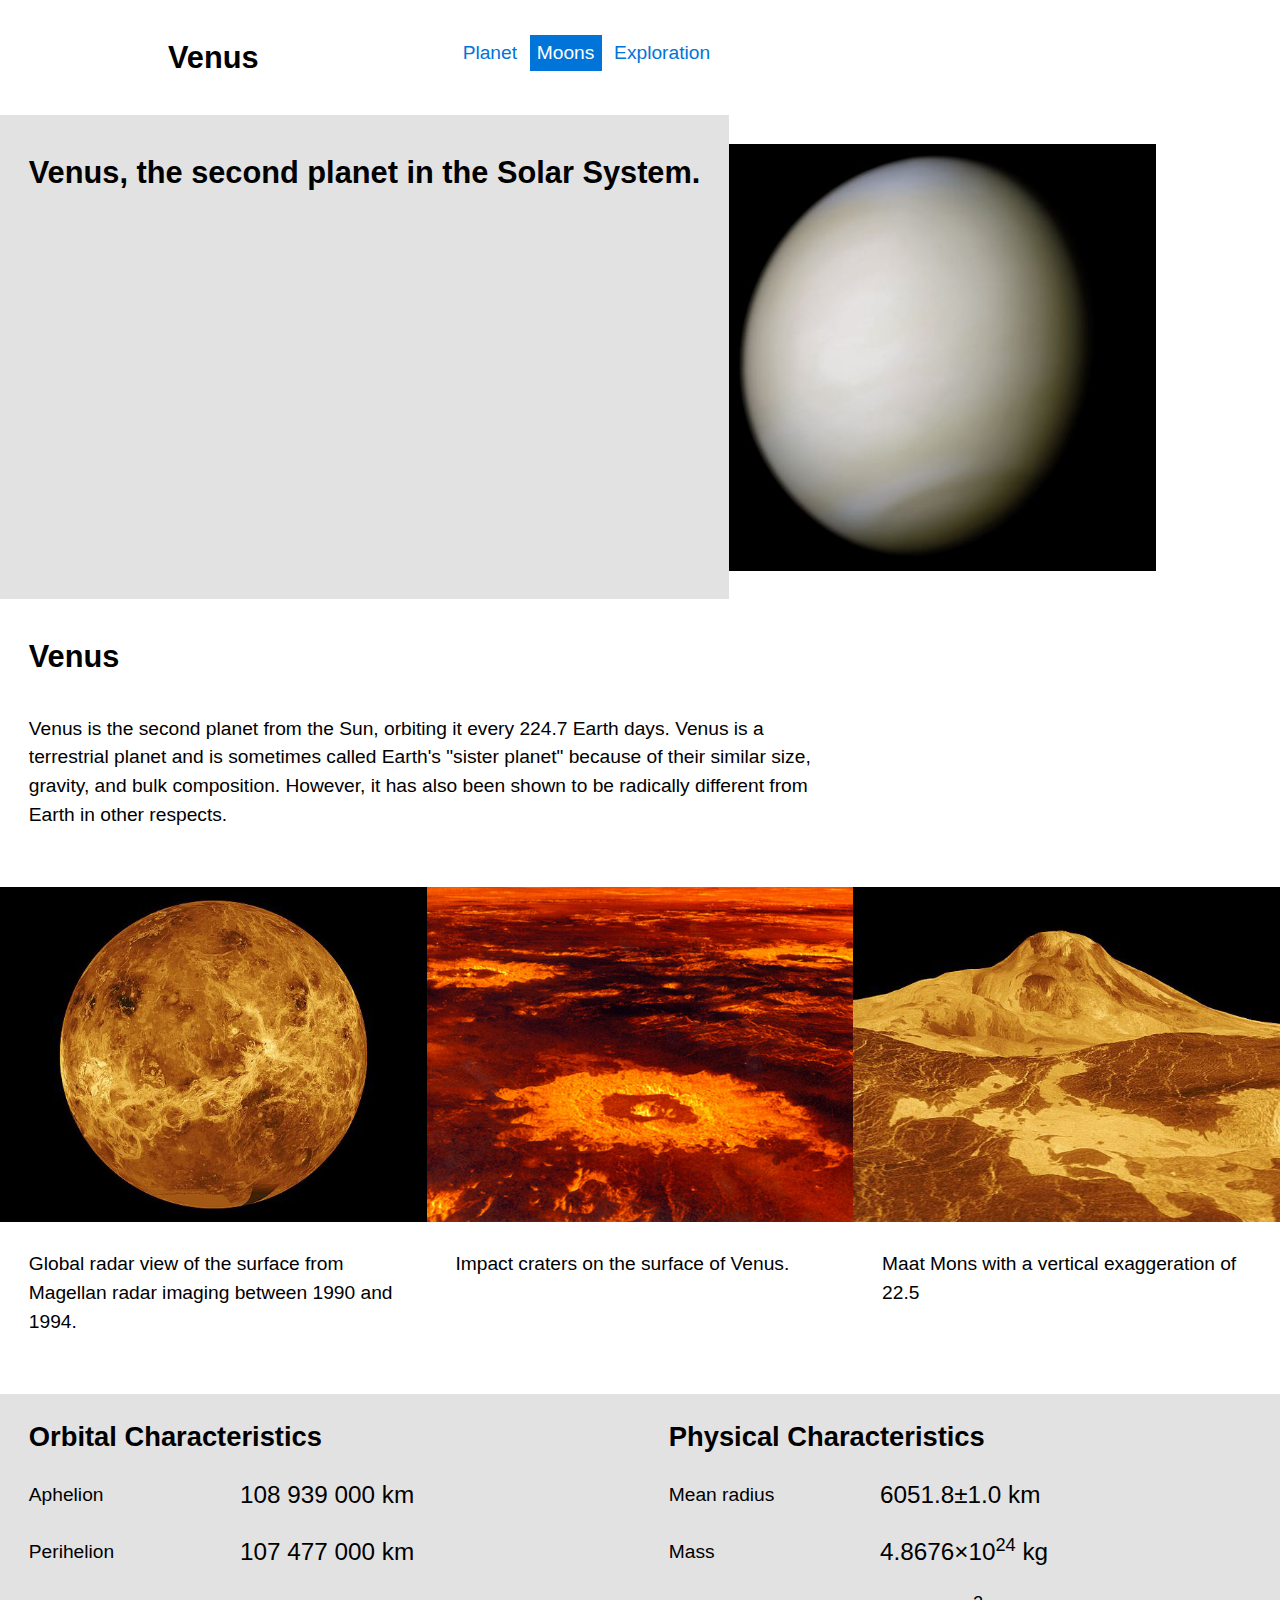
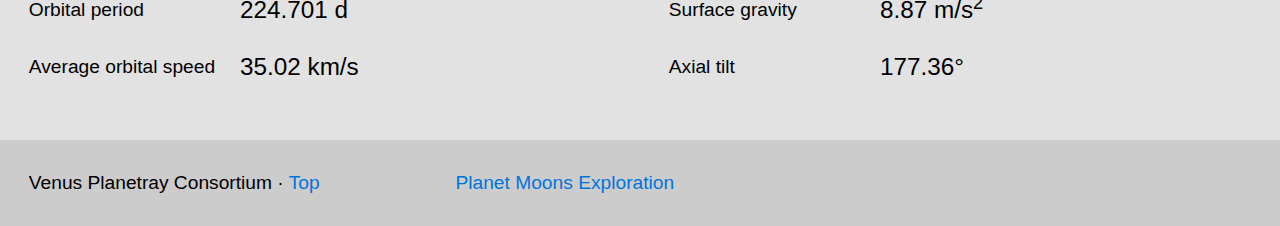
==== commit f8dd56ea: "css" ====
--- a/index.html
+++ b/index.html
@@ -4,7 +4,6 @@
 	<meta charset="utf-8">
 	<link href="css/modules.css" rel="stylesheet">
 	<link href="css/grid.css" rel="stylesheet">
-	<!-- <link href="css/main.css" rel="stylesheet"> -->
 	<link href="css/typography.css" rel="stylesheet">
 	<link href="css/colour.css" rel="stylesheet">
 	<link href="css/main.css" rel="stylesheet">
@@ -15,30 +14,40 @@
 </head>
 <body>
 
-
-<header>
-
-<div class="navbar" id="Top">
-	<div class="grid grid-middle pad-t">
+<div class="grid grid-middle">
 		<div class="unit xs-1 s-1 m-1-3 l-1-3 gutter">
-			<h2 class="text-center">Venus</h2>
+			<h2 class="pad-t text-center">Venus</h2>
 		</div>
 
-		<div class="unit xs-1 s-1 m-2-3 l-2-3 gutter">
+		<div class="unit xs-1 s-1 m-1-3 l-1-3 gutter">
 			<nav>
-				<ul>
-					<li class="pad-b-1-4 pad-t"><a href="index.html" class="selected-page island-quarter">Planet</a></li>
-					<li class="pad-b-1-4"><a href="moon.html" class="island-quarter">Moons </a></li>
+				<ul class="pad-t">
+					<li class="pad-b-1-4"><a href="index.html" class="island-quarter">Planet</a></li>
+					<li class="pad-b-1-4"><a href="moon.html" class="selected-page island-quarter">Moons </a></li>
 					<li class="pad-b-1-4"><a href="exploration.html" class="island-quarter">Exploration </a></li>
 				</ul>
 			</nav>
 		</div>
 	</div>
-</div>
-</header>
+<!-- <div class="grid grid-middle">
+		<div class="unit xs-1 s-1 m-1-3 l-1-3 gutter">
+			<h2 class="pad-t text-center">Venus</h2>
+		</div>
+
+		<div class="unit xs-1 s-1 m-1-3 l-1-3 gutter">
+			<nav>
+				<ul class="pad-t">
+					<li class="pad-b-1-4"><a href="index.html" class="island-quarter">Planet</a></li>
+					<li class="pad-b-1-4"><a href="moon.html" class="selected-page island-quarter">Moons </a></li>
+					<li class="pad-b-1-4"><a href="exploration.html" class="island-quarter">Exploration </a></li>
+				</ul>
+			</nav>
+		</div>
+	</div> -->
+
 
 <main class="grid">
-<div class="grid island text-center page-header">
+<div class="island text-center page-header">
 		<div class="unit xs-1 s-1 m-1 l-1">
 		<h2 class="">Venus, the second planet in the Solar System.</h2>
 	</div>
--- a/css/main.css
+++ b/css/main.css
@@ -1,3 +1,25 @@
+/*---------------- Website Setup -----------------*/
+
+@-moz-viewport { width: device-width; scale: 1; }
+@-ms-viewport { width: device-width; scale: 1; }
+@-o-viewport { width: device-width; scale: 1; }
+@-webkit-viewport { width: device-width; scale: 1; }
+@viewport { width: device-width; scale: 1; }
+
+html {
+	box-sizing: border-box;
+	-moz-text-size-adjust:100%;
+	-ms-text-size-adjust:100%;
+	-webkit-text-size-adjust:100%;
+	text-size-adjust:100%;
+
+	font-family: sans-serif;
+}
+
+*, *::before, *::after {
+	box-sizing: inherit;
+}
+
 ul{
 	padding: 0;
 	text-decoration: none;
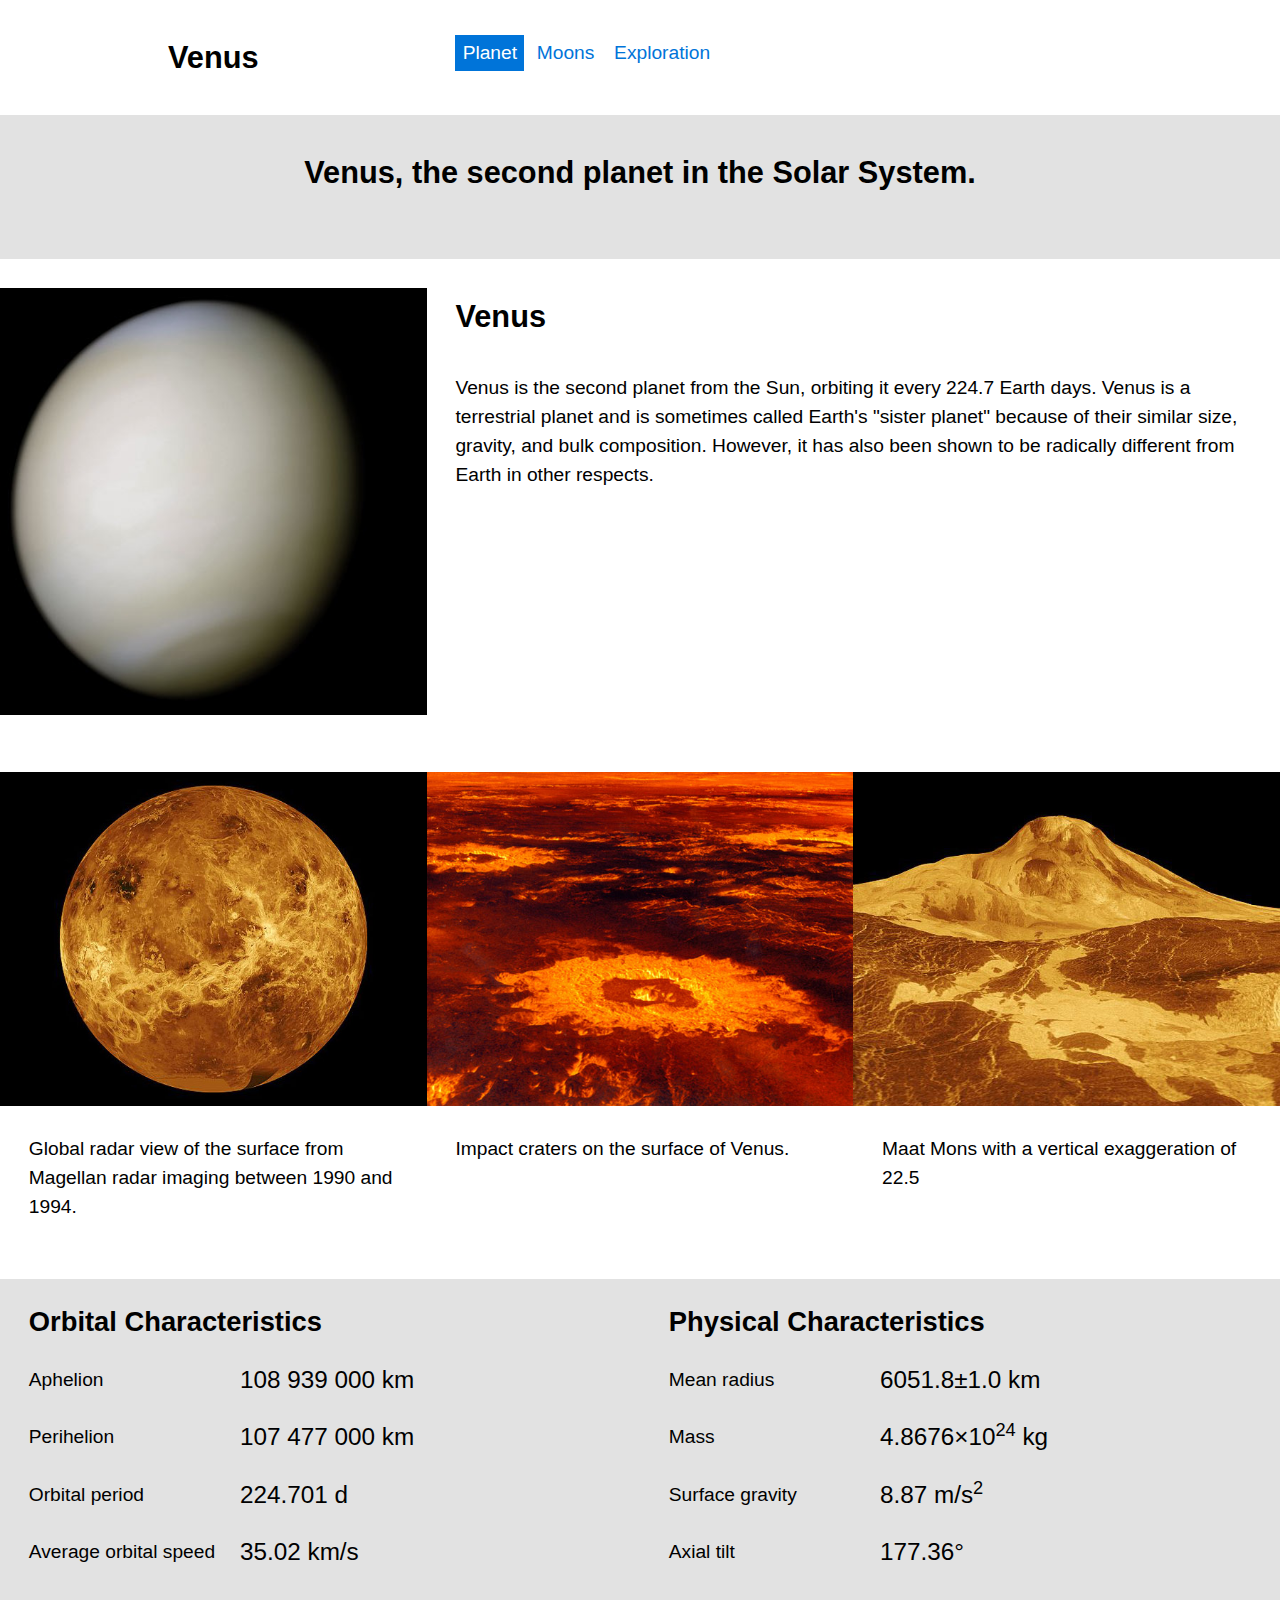
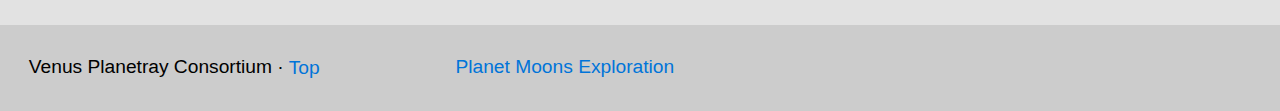
==== commit 63a8d2db: "working on moon" ====
--- a/index.html
+++ b/index.html
@@ -19,39 +19,26 @@
 			<h2 class="pad-t text-center">Venus</h2>
 		</div>
 
-		<div class="unit xs-1 s-1 m-1-3 l-1-3 gutter">
+		<div class="unit xs-1 s-1 m-2-3 l-2-3 gutter">
 			<nav>
 				<ul class="pad-t">
-					<li class="pad-b-1-4"><a href="index.html" class="island-quarter">Planet</a></li>
-					<li class="pad-b-1-4"><a href="moon.html" class="selected-page island-quarter">Moons </a></li>
+					<li class="pad-b-1-4"><a href="index.html" class="island-quarter selected-page">Planet</a></li>
+					<li class="pad-b-1-4"><a href="moon.html" class="island-quarter">Moons </a></li>
 					<li class="pad-b-1-4"><a href="exploration.html" class="island-quarter">Exploration </a></li>
 				</ul>
 			</nav>
 		</div>
 	</div>
-<!-- <div class="grid grid-middle">
-		<div class="unit xs-1 s-1 m-1-3 l-1-3 gutter">
-			<h2 class="pad-t text-center">Venus</h2>
-		</div>
 
-		<div class="unit xs-1 s-1 m-1-3 l-1-3 gutter">
-			<nav>
-				<ul class="pad-t">
-					<li class="pad-b-1-4"><a href="index.html" class="island-quarter">Planet</a></li>
-					<li class="pad-b-1-4"><a href="moon.html" class="selected-page island-quarter">Moons </a></li>
-					<li class="pad-b-1-4"><a href="exploration.html" class="island-quarter">Exploration </a></li>
-				</ul>
-			</nav>
-		</div>
-	</div> -->
+<div class="grid island text-center b-grey-drk">
+		<div class="unit xs-1 s-1 m-1 l-1">
+		<h2>Venus, the second planet in the Solar System.</h2>
+	</div>
+</div>
+
 
 
 <main class="grid">
-<div class="island text-center page-header">
-		<div class="unit xs-1 s-1 m-1 l-1">
-		<h2 class="">Venus, the second planet in the Solar System.</h2>
-	</div>
-</div>
 
 <div class="unit xs-1 s-1 m-1-3 l-1-3">
 	<img class="pad-t push img-flex" src="images/venus.jpg" alt="">
--- a/css/main.css
+++ b/css/main.css
@@ -49,6 +49,7 @@
 	padding: none;
 }
 
+
 @media only screen and (min-width: 15em) { 
 
 	ul {
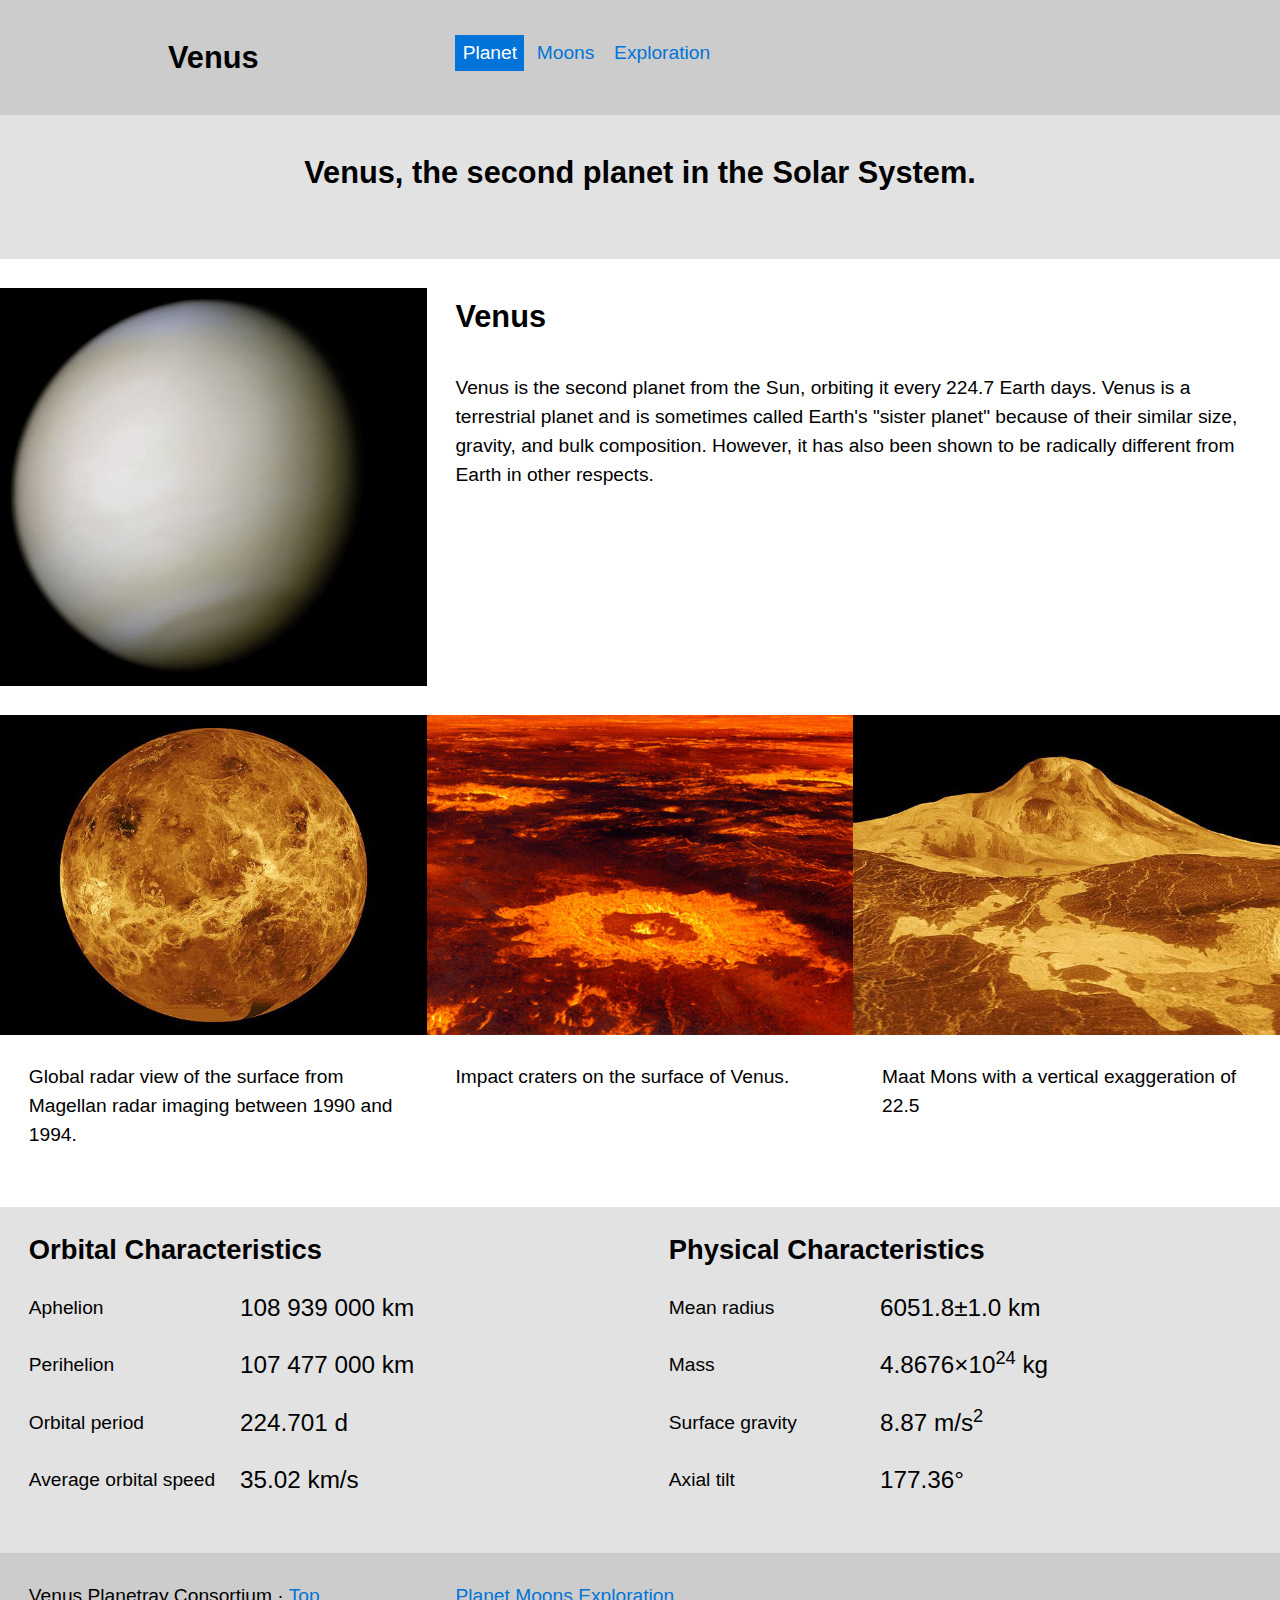
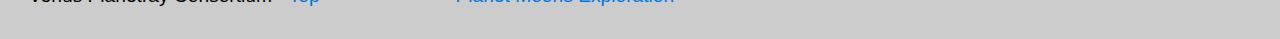
==== commit 28b8addc: "Embedded Images" ====
--- a/index.html
+++ b/index.html
@@ -14,7 +14,7 @@
 </head>
 <body>
 
-<div class="grid grid-middle">
+<div class="grid grid-middle b-grey-drkst">
 		<div class="unit xs-1 s-1 m-1-3 l-1-3 gutter">
 			<h2 class="pad-t text-center">Venus</h2>
 		</div>
@@ -41,7 +41,9 @@
 <main class="grid">
 
 <div class="unit xs-1 s-1 m-1-3 l-1-3">
-	<img class="pad-t push img-flex" src="images/venus.jpg" alt="">
+	<div class="embed embed--1by1">
+		<img class="pad-t embed__item" src="images/venus.jpg" alt="">
+	</div>
 </div>
 
 <div class="unit xs-1 s-1 m-2-3 l-2-3 gutter">
@@ -55,20 +57,28 @@
 			
 	<div class="unit xs-1 s-1 m-1-3 l-1-3">
 		<figure>
-			<img class="img-flex " src="images/venus-1.jpg" alt="">
+			<div class="embed embed--4by3">
+				<img class="embed__item" src="images/venus-1.jpg" alt="">
+			</div>
 			<figcaption class="island">Global radar view of the surface from Magellan radar imaging between 1990 and 1994.</figcaption>
 			</figure>
 	</div>
 
 	<div class="unit xs-1 s-1-2 m-1-3 l-1-3">
-		<figure><img class="img-flex " src="images/venus-2.jpg" alt="">
+		<figure>
+			<div class="embed embed--4by3">
+				<img class="embed__item" src="images/venus-2.jpg" alt="">
+			</div>
 			<figcaption class="island">Impact craters on the surface of Venus.</figcaption>
 		</figure>
 	</div>
 
 	<div class="unit xs-1 s-1-2 m-1-3 l-1-3">
-		<figure><img class="img-flex " src="images/venus-3.jpg" alt="">
-			<figcaption class="island">Maat Mons with a vertical exaggeration of 22.5</figcaption>
+		<figure>
+			<div class="embed embed--4by3">
+			<img class="embed__item" src="images/venus-3.jpg" alt="">
+			</div>
+				<figcaption class="island">Maat Mons with a vertical exaggeration of 22.5</figcaption>
 		</figure>
 	</div>
 </div>
--- a/css/modules.css
+++ b/css/modules.css
@@ -107,6 +107,7 @@
   position: relative;
   width: 100%;
 }
+
 
 .embed--1by1 {
   padding-top: 100%; /* Square */
--- a/css/main.css
+++ b/css/main.css
@@ -40,15 +40,6 @@
 	color: #fff;
 }
 
-.img-flex {
-	width: 100%;
-}
-
-.global-crater-maat{
-	background-color: #efefef;
-	padding: none;
-}
-
 
 @media only screen and (min-width: 15em) { 
 
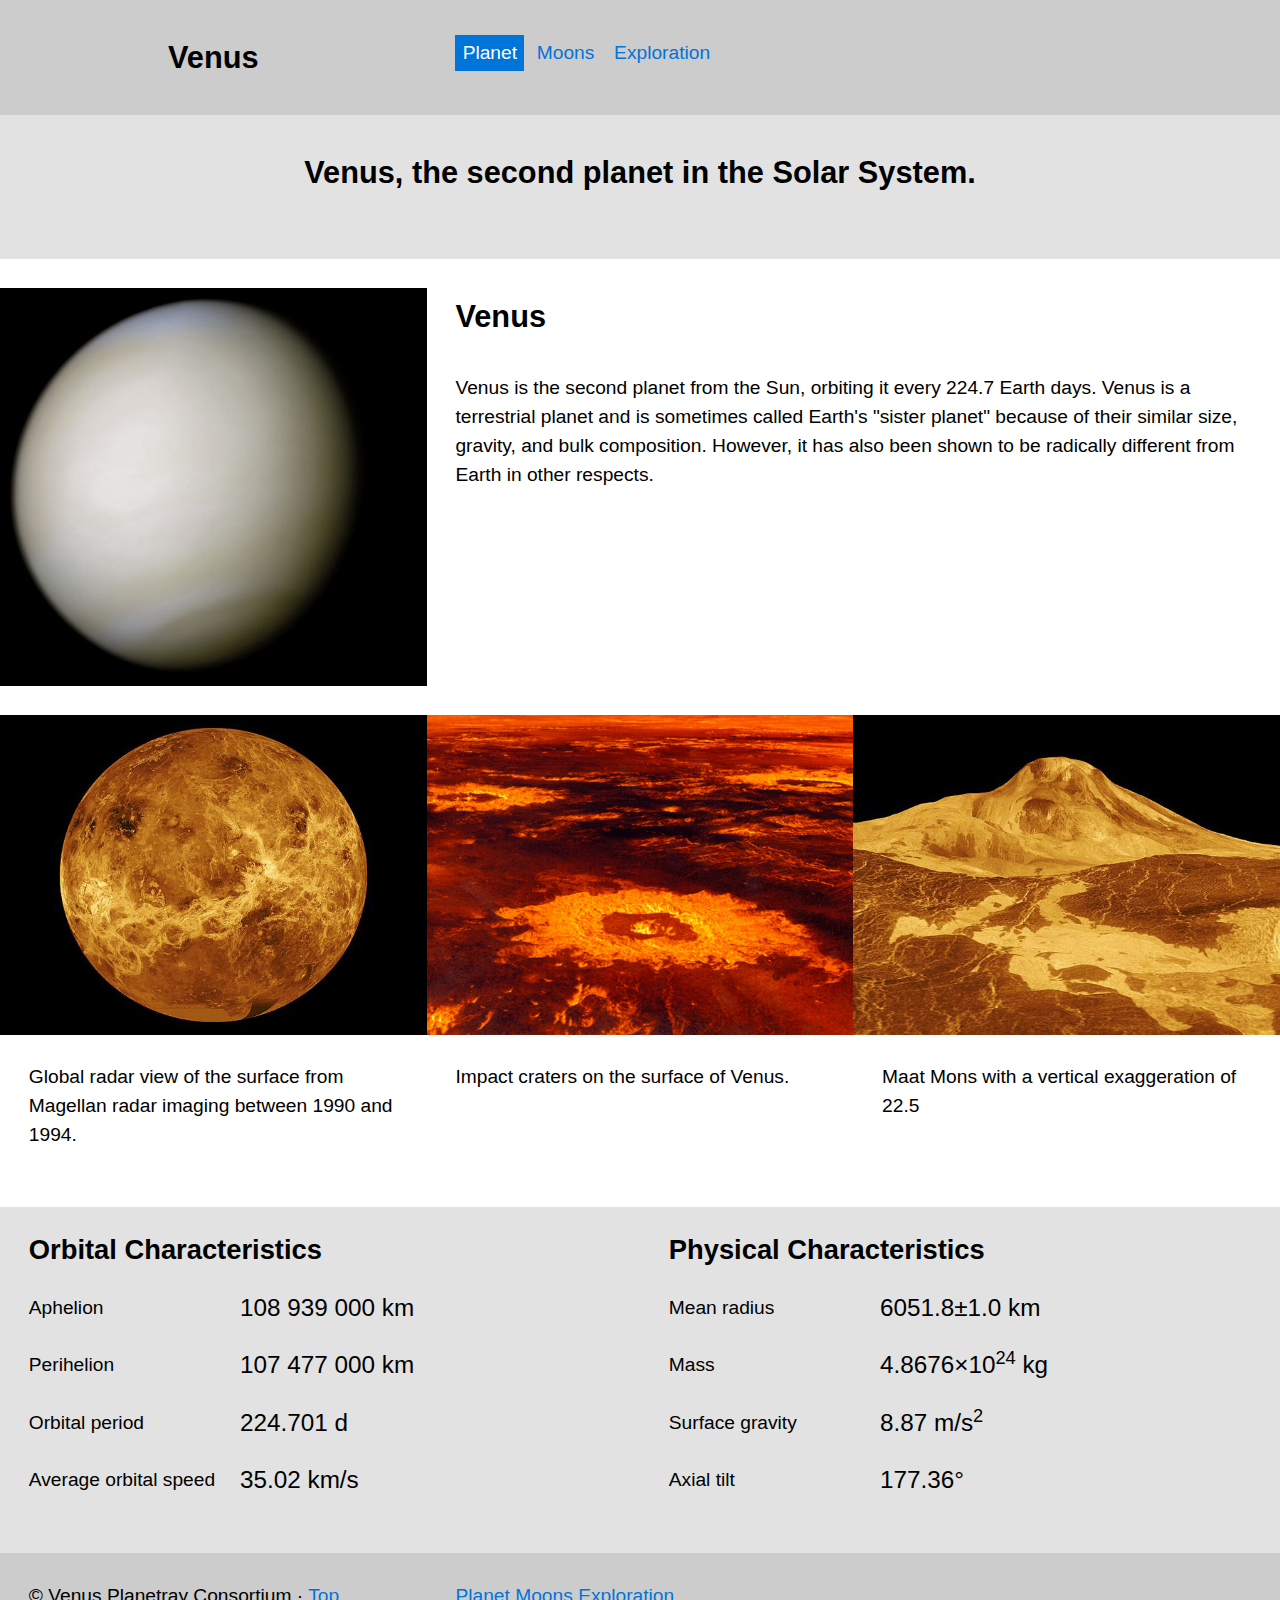
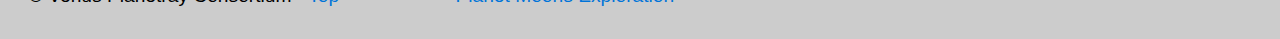
==== commit e6512d96: "Fixed Stacking Nav issues" ====
--- a/index.html
+++ b/index.html
@@ -19,7 +19,7 @@
 			<h2 class="pad-t text-center">Venus</h2>
 		</div>
 
-		<div class="unit xs-1 s-1 m-2-3 l-2-3 gutter">
+		<div class="unit xs-1 s-1 m-1-2 l-2-3 gutter">
 			<nav>
 				<ul class="pad-t">
 					<li class="pad-b-1-4"><a href="index.html" class="island-quarter selected-page">Planet</a></li>
@@ -109,7 +109,7 @@
 
 <footer class="grid b-grey-drkst pad-t">
 <div class="unit xs-1 s-1 m-1-2 l-1-3">
-	<p class="gutter">Venus Planetray Consortium · <a class="pad-t" href="#Top">Top</a></p>
+	<p class="gutter">&copy; Venus Planetray Consortium · <a class="pad-t" href="#Top">Top</a></p>
 </div>
 
 <div class="unit xs-1 s-1 m-1-2 l-1-3 gutter">
